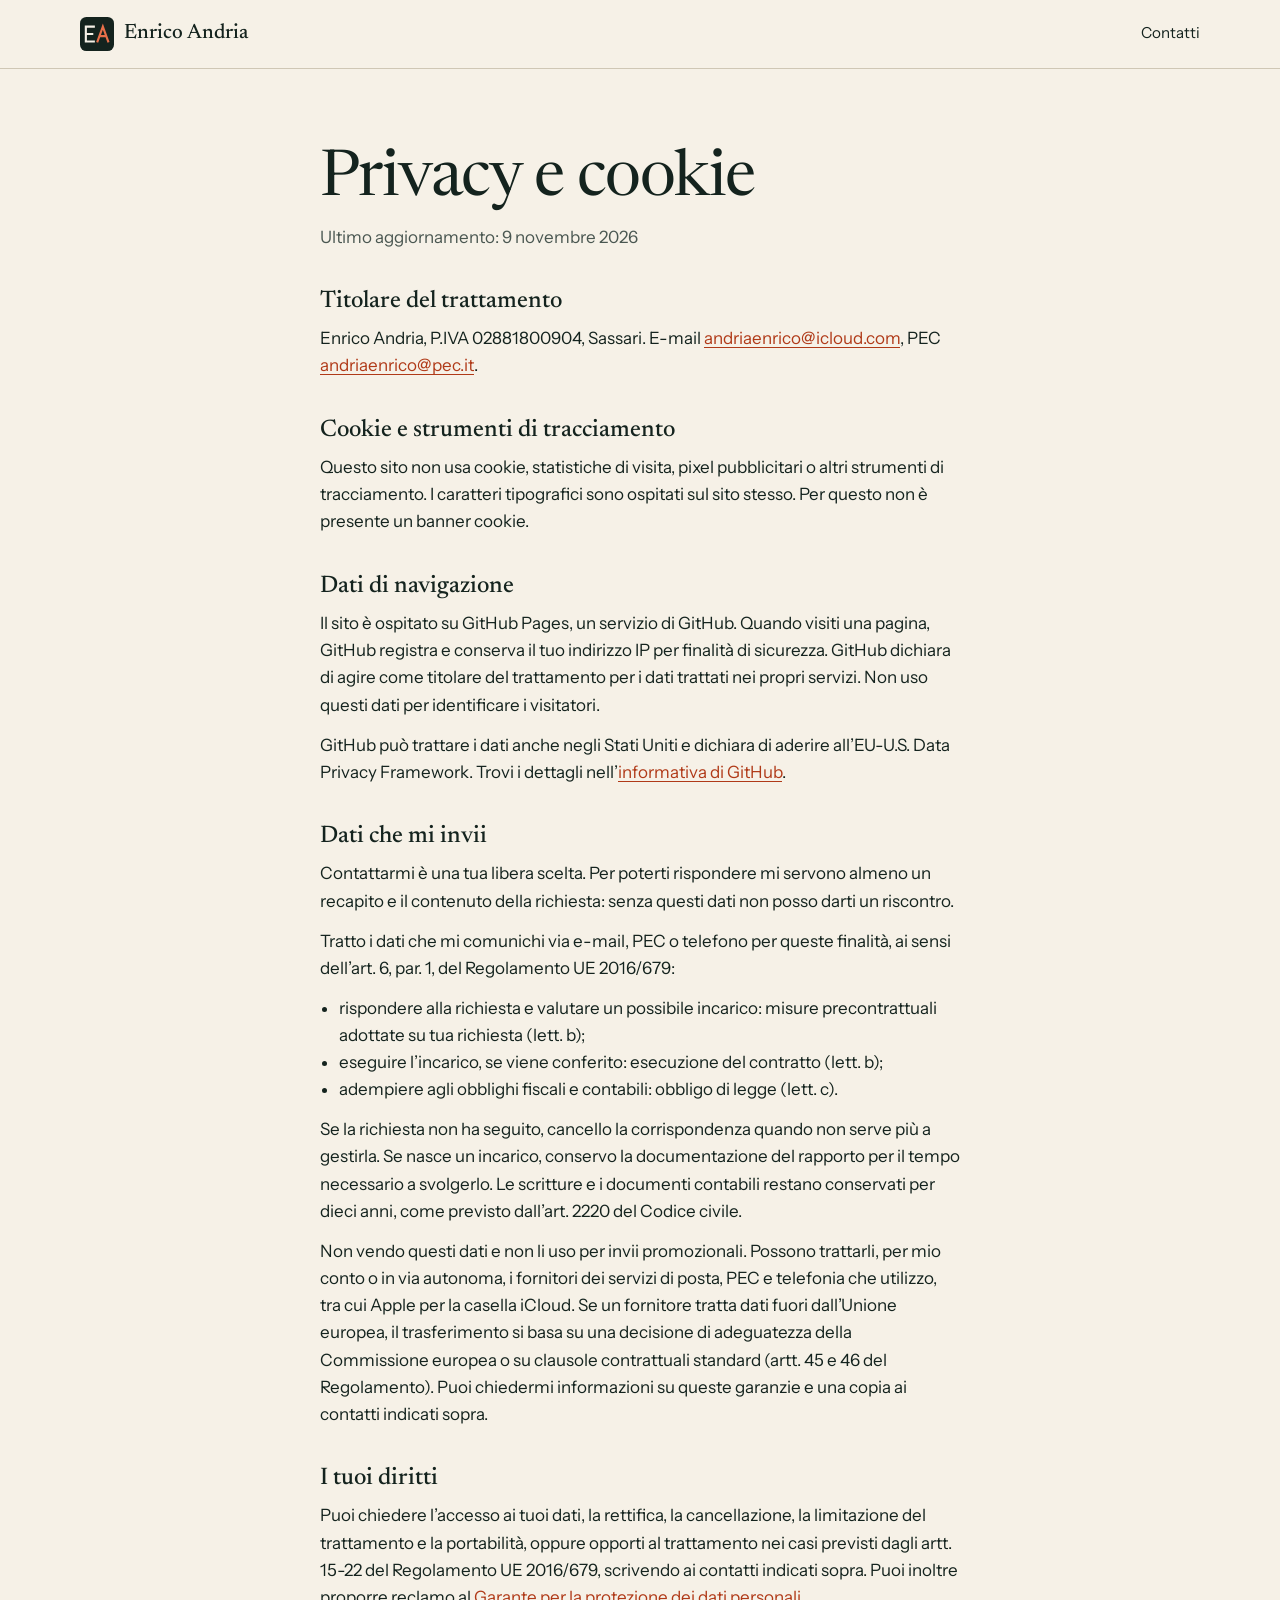
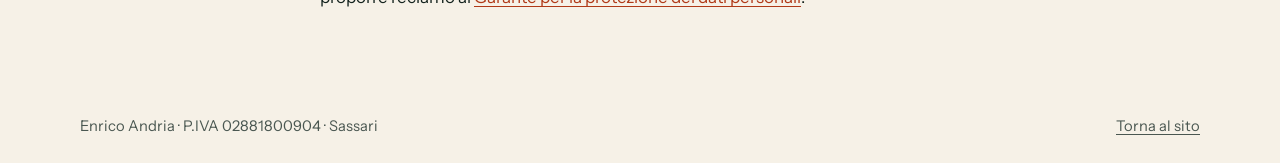
==== privacy.html @ 79441d45 "Prima versione del sito Co-Authored-By: Claude Opus 5.5 <noreply@anthropic.com>" ====
<!doctype html>
<html lang="it">
<head>
  <meta charset="utf-8">
  <meta name="viewport" content="width=device-width, initial-scale=1">
  <meta http-equiv="Content-Security-Policy" content="default-src 'none'; style-src 'self'; font-src 'self'; img-src 'self'; base-uri 'none'; form-action 'none'">
  <meta name="referrer" content="strict-origin-when-cross-origin">
  <title>Privacy e cookie | Enrico Andria</title>
  <meta name="description" content="Informativa privacy e cookie del sito enricoandria.com.">
  <link rel="canonical" href="https://enricoandria.com/privacy.html">
  <meta name="theme-color" content="#14231e">
  <link rel="icon" href="/favicon.svg" type="image/svg+xml">
  <link rel="stylesheet" href="/assets/css/style.css">
</head>
<body>
  <header class="top">
    <div class="wrap top__row">
      <a class="brand" href="/" aria-label="Enrico Andria, pagina iniziale">
        <img src="/favicon.svg" alt="" width="34" height="34">
        <span>Enrico Andria</span>
      </a>
      <nav class="nav" aria-label="Sezioni">
        <a href="/#contatti">Contatti</a>
      </nav>
    </div>
  </header>

  <main class="wrap legal">
    <h1>Privacy e cookie</h1>
    <p class="legal__date">Ultimo aggiornamento: 9 novembre 2026</p>

    <h2>Titolare del trattamento</h2>
    <p>Enrico Andria, P.IVA 02881800904, Sassari. E-mail <a href="mailto:andriaenrico@icloud.com">andriaenrico@icloud.com</a>, PEC <a href="mailto:andriaenrico@pec.it">andriaenrico@pec.it</a>.</p>

    <h2>Cookie e strumenti di tracciamento</h2>
    <p>Questo sito non usa cookie, statistiche di visita, pixel pubblicitari o altri strumenti di tracciamento. I caratteri tipografici sono ospitati sul sito stesso. Per questo non è presente un banner cookie.</p>

    <h2>Dati di navigazione</h2>
    <p>Il sito è ospitato su GitHub Pages, un servizio di GitHub. Quando visiti una pagina, GitHub registra e conserva il tuo indirizzo IP per finalità di sicurezza. GitHub dichiara di agire come titolare del trattamento per i dati trattati nei propri servizi. Non uso questi dati per identificare i visitatori.</p>
    <p>GitHub può trattare i dati anche negli Stati Uniti e dichiara di aderire all’EU-U.S. Data Privacy Framework. Trovi i dettagli nell’<a href="https://docs.github.com/en/site-policy/privacy-policies/github-general-privacy-statement" rel="noopener">informativa di GitHub</a>.</p>

    <h2>Dati che mi invii</h2>
    <p>Contattarmi è una tua libera scelta. Per poterti rispondere mi servono almeno un recapito e il contenuto della richiesta: senza questi dati non posso darti un riscontro.</p>
    <p>Tratto i dati che mi comunichi via e-mail, PEC o telefono per queste finalità, ai sensi dell’art. 6, par. 1, del Regolamento UE 2016/679:</p>
    <ul class="legal__list" role="list">
      <li>rispondere alla richiesta e valutare un possibile incarico: misure precontrattuali adottate su tua richiesta (lett. b);</li>
      <li>eseguire l’incarico, se viene conferito: esecuzione del contratto (lett. b);</li>
      <li>adempiere agli obblighi fiscali e contabili: obbligo di legge (lett. c).</li>
    </ul>
    <p>Se la richiesta non ha seguito, cancello la corrispondenza quando non serve più a gestirla. Se nasce un incarico, conservo la documentazione del rapporto per il tempo necessario a svolgerlo. Le scritture e i documenti contabili restano conservati per dieci anni, come previsto dall’art. 2220 del Codice civile.</p>
    <p>Non vendo questi dati e non li uso per invii promozionali. Possono trattarli, per mio conto o in via autonoma, i fornitori dei servizi di posta, PEC e telefonia che utilizzo, tra cui Apple per la casella iCloud. Se un fornitore tratta dati fuori dall’Unione europea, il trasferimento si basa su una decisione di adeguatezza della Commissione europea o su clausole contrattuali standard (artt. 45 e 46 del Regolamento). Puoi chiedermi informazioni su queste garanzie e una copia ai contatti indicati sopra.</p>

    <h2>I tuoi diritti</h2>
    <p>Puoi chiedere l’accesso ai tuoi dati, la rettifica, la cancellazione, la limitazione del trattamento e la portabilità, oppure opporti al trattamento nei casi previsti dagli artt. 15-22 del Regolamento UE 2016/679, scrivendo ai contatti indicati sopra. Puoi inoltre proporre reclamo al <a href="https://www.garanteprivacy.it/" rel="noopener">Garante per la protezione dei dati personali</a>.</p>
  </main>

  <footer class="foot">
    <div class="wrap foot__row">
      <p>Enrico Andria · P.IVA 02881800904 · Sassari</p>
      <p><a href="/">Torna al sito</a></p>
    </div>
  </footer>
</body>
</html>
---- assets/css/style.css ----
@font-face {
  font-family: "Newsreader";
  src: url("../fonts/newsreader-latin-opsz-normal.woff2") format("woff2");
  font-weight: 200 800;
  font-style: normal;
  font-display: swap;
}
@font-face {
  font-family: "Newsreader";
  src: url("../fonts/newsreader-latin-wght-italic.woff2") format("woff2");
  font-weight: 200 800;
  font-style: italic;
  font-display: swap;
}
@font-face {
  font-family: "Instrument Sans";
  src: url("../fonts/instrument-sans-latin-wght-normal.woff2") format("woff2");
  font-weight: 400 700;
  font-style: normal;
  font-display: swap;
}

:root {
  color-scheme: light;
  --paper: #f6f1e7;
  --paper-2: #ece5d6;
  --ink: #14231e;
  --ink-soft: #4a5751;
  --rule: #cfc7b5;
  --accent: #b03a18;
  --accent-light: #f0906f;
  --serif: "Newsreader", Georgia, "Times New Roman", serif;
  --sans: "Instrument Sans", system-ui, -apple-system, "Segoe UI", Roboto, sans-serif;
  --gutter: clamp(1rem, 4vw, 3rem);
  --step: 2.6rem;
}

*, *::before, *::after { box-sizing: border-box; }
html { scroll-behavior: smooth; scroll-padding-top: 5rem; -webkit-text-size-adjust: 100%; }
body {
  margin: 0;
  background: var(--paper);
  color: var(--ink);
  font-family: var(--sans);
  font-size: 1.0625rem;
  line-height: 1.6;
}
h1, h2, h3, p, ul, ol, dl, dd { margin: 0; padding: 0; }
ul, ol { list-style: none; }
img { display: block; }
a { color: inherit; }
a:focus-visible, .btn:focus-visible { outline: 2px solid var(--accent); outline-offset: 3px; }

.wrap { width: 100%; max-width: 76rem; margin-inline: auto; padding-inline: var(--gutter); }
.skip { position: absolute; left: -999px; top: 0; background: var(--ink); color: var(--paper); padding: .6rem 1rem; z-index: 20; }
.skip:focus { left: 0; }

/* Testata */
.top {
  position: sticky; top: 0; z-index: 10;
  background: var(--paper);
  border-bottom: 1px solid var(--rule);
}
.top__row { display: flex; align-items: center; justify-content: space-between; gap: 1rem; min-height: 4.25rem; }
.brand { display: inline-flex; align-items: center; gap: .65rem; text-decoration: none; font-family: var(--serif); font-size: 1.3rem; font-weight: 500; white-space: nowrap; }
.nav { display: flex; gap: clamp(1rem, 2.5vw, 2rem); font-size: .95rem; }
.nav a { text-decoration: none; padding-block: .4rem; border-bottom: 1px solid transparent; }
.nav a:hover { border-bottom-color: var(--accent); color: var(--accent); }

/* Apertura */
.hero { padding-block: clamp(3.5rem, 9vw, 7.5rem) clamp(4rem, 9vw, 7.5rem); }
.hero__grid { display: grid; grid-template-columns: minmax(0, 1.25fr) minmax(0, 1fr); gap: clamp(2.5rem, 6vw, 5.5rem); align-items: center; }
.eyebrow { font-size: .95rem; color: var(--ink-soft); margin-bottom: 1.5rem; }
h1 {
  font-family: var(--serif);
  font-weight: 400;
  font-size: clamp(3.1rem, 8.2vw, 6.6rem);
  line-height: .98;
  letter-spacing: -.025em;
}
h1 em { color: var(--accent); font-style: italic; }
.lead { font-size: clamp(1.15rem, 1.8vw, 1.35rem); line-height: 1.45; max-width: 34rem; margin-top: 1.75rem; }
.actions { display: flex; flex-wrap: wrap; align-items: center; gap: 1.5rem; margin-top: 2.25rem; }
.btn {
  display: inline-block;
  background: var(--ink); color: var(--paper);
  padding: .8rem 1.5rem; border-radius: 2px;
  text-decoration: none; font-weight: 500;
  transition: background-color .15s ease;
}
.btn:hover { background: var(--accent); }
.link { text-underline-offset: .25em; text-decoration-thickness: 1px; }
.link:hover { color: var(--accent); }

/* La cascata: la linea scende a gradini da Visione a Monitoraggio */
.cascade li {
  position: relative;
  padding: 0 0 1.5rem 1.15rem;
  border-left: 1px solid var(--ink);
  animation: step-in .55s ease both;
}
.cascade li:nth-child(2) { margin-left: var(--step); animation-delay: .1s; }
.cascade li:nth-child(3) { margin-left: calc(var(--step) * 2); animation-delay: .2s; }
.cascade li:nth-child(4) { margin-left: calc(var(--step) * 3); animation-delay: .3s; }
.cascade li:nth-child(5) { margin-left: calc(var(--step) * 4); animation-delay: .4s; padding-bottom: 0; border-left-color: var(--accent); }
.cascade li::before {
  content: "";
  position: absolute; top: .55rem; left: -5px;
  width: 9px; height: 9px; border-radius: 50%;
  background: var(--paper); border: 1px solid var(--ink);
}
.cascade li:not(:last-child)::after {
  content: "";
  position: absolute; left: -1px; bottom: 0;
  width: calc(var(--step) + 1px); height: 1px;
  background: var(--ink);
}
.cascade li:last-child::before { background: var(--accent); border-color: var(--accent); }
.cascade strong { display: block; font-family: var(--serif); font-weight: 400; font-size: clamp(1.5rem, 2.3vw, 1.9rem); line-height: 1.2; }
.cascade li:last-child strong { color: var(--accent); }
.cascade span { display: block; font-size: .9rem; color: var(--ink-soft); line-height: 1.35; }
@keyframes step-in { from { opacity: 0; transform: translateY(8px); } to { opacity: 1; transform: none; } }

/* Sezioni */
.section { padding-block: clamp(4rem, 8vw, 6.5rem); border-top: 1px solid var(--rule); }
.section__title { font-family: var(--serif); font-weight: 400; font-size: clamp(2.2rem, 4.5vw, 3.4rem); line-height: 1.05; letter-spacing: -.015em; margin-bottom: clamp(2rem, 4vw, 3.5rem); }

.service {
  display: grid;
  grid-template-columns: 3.5rem minmax(0, 1fr) minmax(0, 1.2fr);
  gap: 1rem clamp(1.5rem, 4vw, 3.5rem);
  padding-block: clamp(2rem, 3.5vw, 2.75rem);
  border-top: 1px solid var(--rule);
}
.service__num { font-family: var(--serif); font-style: italic; font-size: 2.1rem; line-height: 1; color: var(--accent); }
.service h3 { font-family: var(--serif); font-weight: 500; font-size: clamp(1.45rem, 2.3vw, 1.8rem); line-height: 1.15; margin-bottom: .8rem; }
.service__head p { color: var(--ink-soft); }
.service__list li { padding-block: .55rem; border-bottom: 1px solid var(--paper-2); }
.service__list li:first-child { padding-top: 0; }
.service__list li:last-child { border-bottom: 0; padding-bottom: 0; }

.section--dark { background: var(--ink); color: var(--paper); border-top: 0; }
.steps { display: grid; grid-template-columns: repeat(4, minmax(0, 1fr)); gap: clamp(1.5rem, 3vw, 2.5rem); counter-reset: passo; }
.steps li { counter-increment: passo; border-top: 1px solid #52625b; padding-top: 1rem; }
.steps li::before { content: counter(passo); display: block; font-family: var(--serif); font-style: italic; font-size: 1.5rem; color: var(--accent-light); margin-bottom: .9rem; }
.steps h3 { font-family: var(--serif); font-weight: 400; font-size: 1.5rem; line-height: 1.15; margin-bottom: .6rem; }
.steps p { color: #cdd3cd; font-size: 1rem; }

.profile { display: grid; grid-template-columns: minmax(0, 1.3fr) minmax(0, 1fr); gap: 0 clamp(2.5rem, 6vw, 5.5rem); }
.profile .section__title { grid-column: 1 / -1; }
.profile__text p + p { margin-top: 1.1rem; }
.profile__lead { font-family: var(--serif); font-size: clamp(1.4rem, 2.4vw, 1.8rem); line-height: 1.25; }
.profile__edu h3 { font-size: .95rem; font-weight: 600; margin-bottom: .75rem; }
.profile__edu li { padding-block: .85rem; border-top: 1px solid var(--rule); }
.profile__edu strong { display: block; font-weight: 500; line-height: 1.35; }
.profile__edu span { display: block; font-size: .93rem; color: var(--ink-soft); margin-top: .2rem; line-height: 1.4; }

.contact { background: var(--paper-2); color: var(--ink); padding-block: clamp(3.5rem, 7vw, 5.5rem); }
.contact h2 { font-family: var(--serif); font-weight: 400; font-size: clamp(1.75rem, 3.6vw, 2.8rem); line-height: 1.12; max-width: 40rem; }
.contact__mail {
  display: inline-block;
  font-family: var(--serif);
  font-size: clamp(1.45rem, 4.4vw, 3rem);
  line-height: 1.15; letter-spacing: -.01em;
  margin-top: clamp(1.5rem, 3vw, 2.25rem);
  text-decoration-color: var(--accent);
  text-decoration-thickness: 1px; text-underline-offset: .15em;
  overflow-wrap: anywhere;
}
.contact__list { display: flex; flex-wrap: wrap; gap: 1.25rem clamp(2rem, 6vw, 4.5rem); margin-top: clamp(2rem, 4vw, 3rem); }
.contact__list dt { font-size: .9rem; color: var(--ink-soft); }
.contact__list dd { font-size: 1.15rem; }
.contact__list a { text-underline-offset: .2em; text-decoration-thickness: 1px; overflow-wrap: anywhere; }
.contact a:hover { color: var(--accent); }

.foot { padding-block: 1.5rem; font-size: .92rem; color: var(--ink-soft); }
.foot__row { display: flex; flex-wrap: wrap; justify-content: space-between; gap: .5rem 2rem; }
.foot a { text-underline-offset: .2em; }

/* Pagine di servizio */
.legal { max-width: 46rem; padding-block: clamp(3rem, 7vw, 5rem); }
.legal h1 { font-size: clamp(2.5rem, 6vw, 4rem); }
.legal__date { color: var(--ink-soft); margin-top: .75rem; }
.legal h2 { font-family: var(--serif); font-weight: 500; font-size: 1.5rem; line-height: 1.2; margin: 2.25rem 0 .6rem; }
.legal p + p { margin-top: .8rem; }
.legal a:not(.btn) { color: var(--accent); text-underline-offset: .2em; overflow-wrap: anywhere; }
.legal__list { margin-top: .8rem; padding-left: 1.2rem; list-style: disc; }
.legal__list + p { margin-top: .8rem; }
.legal--center { min-height: 100vh; display: flex; flex-direction: column; justify-content: center; align-items: flex-start; gap: 1rem; }
.legal--center p + p { margin-top: .5rem; }

@media (max-width: 62rem) {
  .hero__grid { grid-template-columns: minmax(0, 1fr); }
  .service { grid-template-columns: 2.75rem minmax(0, 1fr); }
  .service__list { grid-column: 2; }
  .steps { grid-template-columns: repeat(2, minmax(0, 1fr)); }
  .profile { grid-template-columns: minmax(0, 1fr); gap: 2.25rem; }
  .profile .section__title { margin-bottom: 0; }
}
@media (max-width: 40rem) {
  :root { --step: 1.15rem; }
  .top__row { flex-direction: column; align-items: flex-start; gap: 0; padding-block: .6rem; }
  .top { position: static; }
  html { scroll-padding-top: 1rem; }
  .nav { width: 100%; justify-content: space-between; flex-wrap: wrap; }
  .service { grid-template-columns: minmax(0, 1fr); }
  .service__list { grid-column: 1; }
  .steps { grid-template-columns: minmax(0, 1fr); }
}
@media (prefers-reduced-motion: reduce) {
  html { scroll-behavior: auto; }
  .cascade li { animation: none; }
  .btn { transition: none; }
}
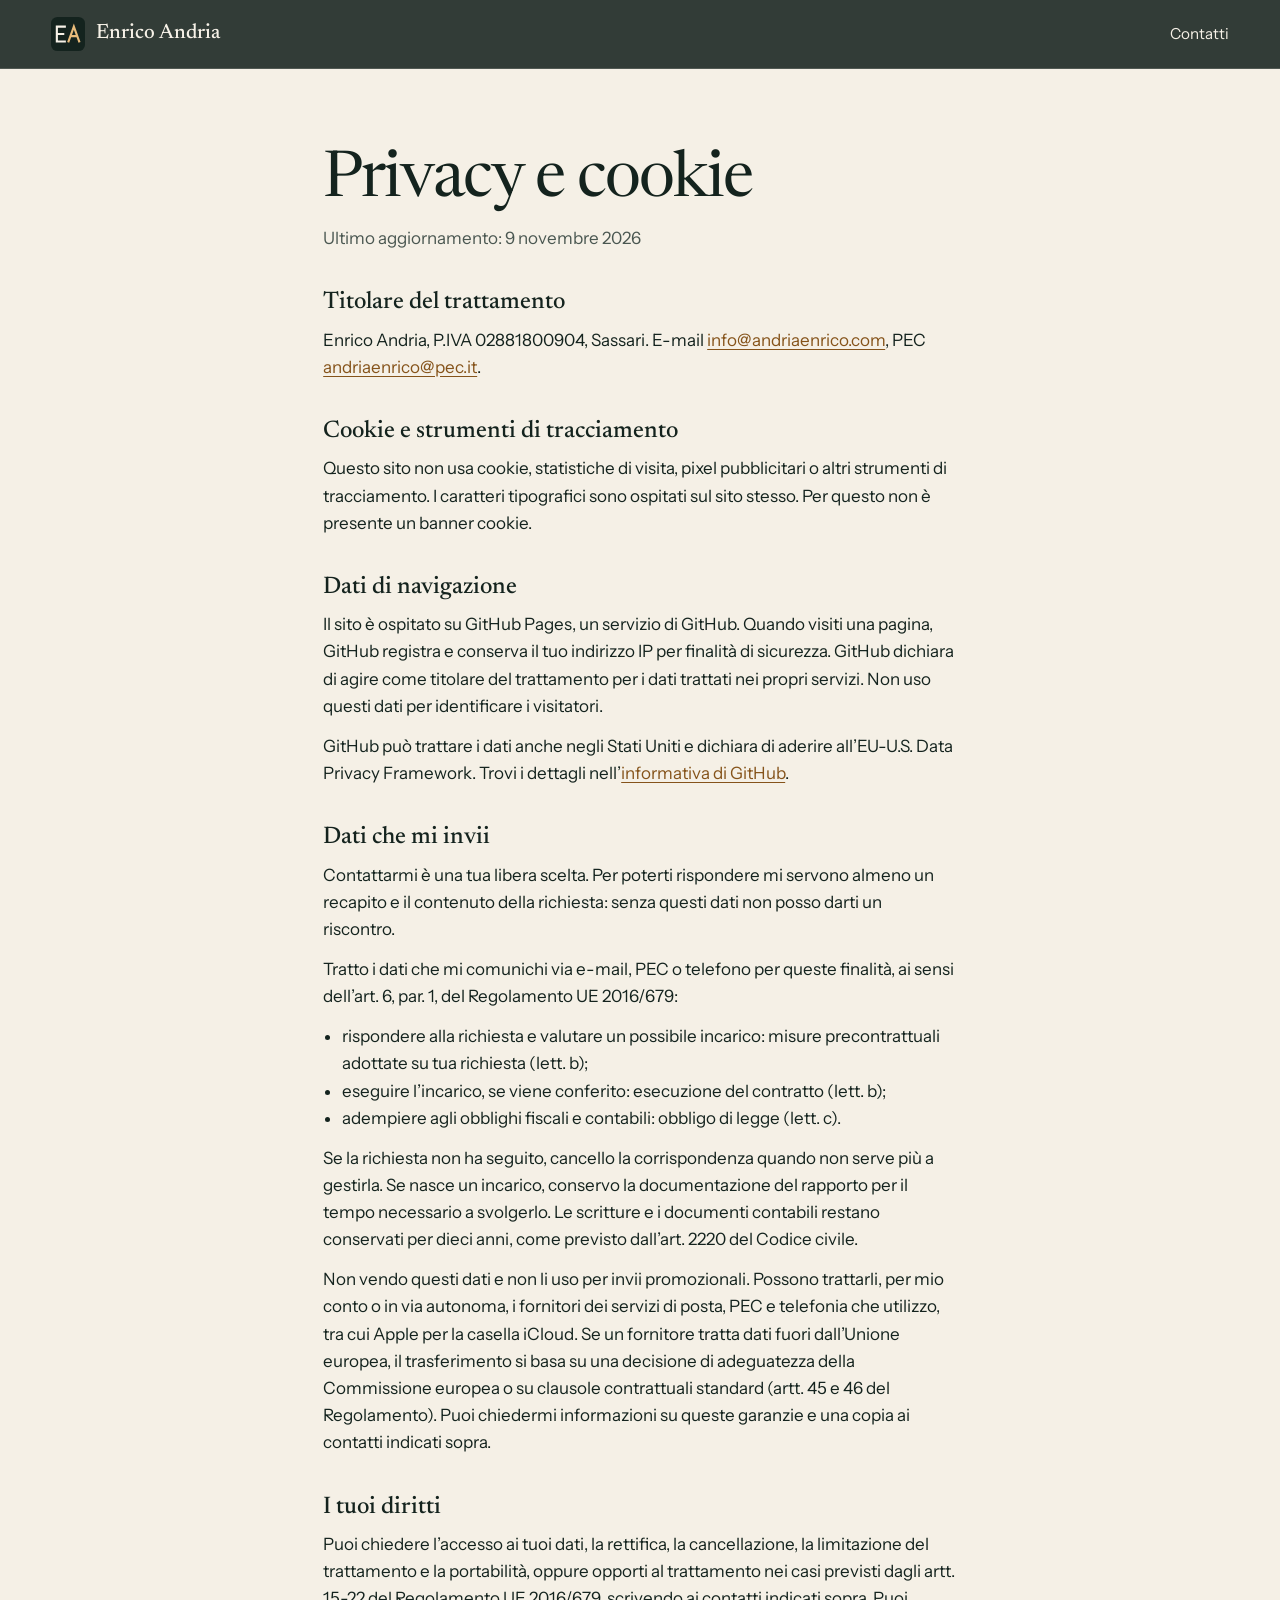
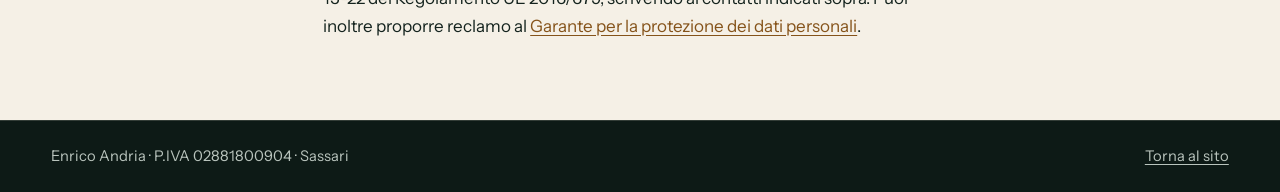
==== commit 761648fa: "Usa info@andriaenrico.com come e-mail di contatto Co-Authored-By: Claude Opus 5.5 <noreply@anthropic" ====
--- a/privacy.html
+++ b/privacy.html
@@ -6,8 +6,8 @@
   <meta http-equiv="Content-Security-Policy" content="default-src 'none'; style-src 'self'; font-src 'self'; img-src 'self'; base-uri 'none'; form-action 'none'">
   <meta name="referrer" content="strict-origin-when-cross-origin">
   <title>Privacy e cookie | Enrico Andria</title>
-  <meta name="description" content="Informativa privacy e cookie del sito enricoandria.com.">
-  <link rel="canonical" href="https://enricoandria.com/privacy.html">
+  <meta name="description" content="Informativa privacy e cookie del sito andriaenrico.com.">
+  <link rel="canonical" href="https://andriaenrico.com/privacy.html">
   <meta name="theme-color" content="#14231e">
   <link rel="icon" href="/favicon.svg" type="image/svg+xml">
   <link rel="stylesheet" href="/assets/css/style.css">
@@ -30,7 +30,7 @@
     <p class="legal__date">Ultimo aggiornamento: 9 novembre 2026</p>
 
     <h2>Titolare del trattamento</h2>
-    <p>Enrico Andria, P.IVA 02881800904, Sassari. E-mail <a href="mailto:andriaenrico@icloud.com">andriaenrico@icloud.com</a>, PEC <a href="mailto:andriaenrico@pec.it">andriaenrico@pec.it</a>.</p>
+    <p>Enrico Andria, P.IVA 02881800904, Sassari. E-mail <a href="mailto:info@andriaenrico.com">info@andriaenrico.com</a>, PEC <a href="mailto:andriaenrico@pec.it">andriaenrico@pec.it</a>.</p>
 
     <h2>Cookie e strumenti di tracciamento</h2>
     <p>Questo sito non usa cookie, statistiche di visita, pixel pubblicitari o altri strumenti di tracciamento. I caratteri tipografici sono ospitati sul sito stesso. Per questo non è presente un banner cookie.</p>
--- a/assets/css/style.css
+++ b/assets/css/style.css
@@ -22,17 +22,23 @@
 
 :root {
   color-scheme: light;
-  --paper: #f6f1e7;
-  --paper-2: #ece5d6;
+  --night: #0d1a16;
+  --night-2: #16302a;
+  --cream: #f6f1e7;
+  --mist: #b9c4bd;
+  --paper: #f5f0e6;
+  --paper-2: #ebe4d5;
   --ink: #14231e;
   --ink-soft: #4a5751;
   --rule: #cfc7b5;
-  --accent: #b03a18;
-  --accent-light: #f0906f;
+  --rule-dark: rgba(246, 241, 231, .16);
+  --amber: #e8bb7a;
+  --bronze: #85531a;
   --serif: "Newsreader", Georgia, "Times New Roman", serif;
   --sans: "Instrument Sans", system-ui, -apple-system, "Segoe UI", Roboto, sans-serif;
-  --gutter: clamp(1rem, 4vw, 3rem);
-  --step: 2.6rem;
+  --gutter: clamp(1rem, 4vw, 3.5rem);
+  --step: 3.1rem;
+  --ease: cubic-bezier(.16, 1, .3, 1);
 }
 
 *, *::before, *::after { box-sizing: border-box; }
@@ -49,166 +55,252 @@
 ul, ol { list-style: none; }
 img { display: block; }
 a { color: inherit; }
-a:focus-visible, .btn:focus-visible { outline: 2px solid var(--accent); outline-offset: 3px; }
-
-.wrap { width: 100%; max-width: 76rem; margin-inline: auto; padding-inline: var(--gutter); }
-.skip { position: absolute; left: -999px; top: 0; background: var(--ink); color: var(--paper); padding: .6rem 1rem; z-index: 20; }
+a:focus-visible, .btn:focus-visible { outline: 2px solid var(--amber); outline-offset: 3px; }
+
+.wrap { width: 100%; max-width: 84rem; margin-inline: auto; padding-inline: var(--gutter); }
+.skip { position: absolute; left: -999px; top: 0; background: var(--ink); color: var(--paper); padding: .6rem 1rem; z-index: 30; }
 .skip:focus { left: 0; }
 
 /* Testata */
 .top {
-  position: sticky; top: 0; z-index: 10;
-  background: var(--paper);
-  border-bottom: 1px solid var(--rule);
+  position: sticky; top: 0; z-index: 20;
+  background: rgba(13, 26, 22, .84);
+  -webkit-backdrop-filter: blur(14px);
+  backdrop-filter: blur(14px);
+  border-bottom: 1px solid var(--rule-dark);
+  color: var(--cream);
 }
 .top__row { display: flex; align-items: center; justify-content: space-between; gap: 1rem; min-height: 4.25rem; }
 .brand { display: inline-flex; align-items: center; gap: .65rem; text-decoration: none; font-family: var(--serif); font-size: 1.3rem; font-weight: 500; white-space: nowrap; }
-.nav { display: flex; gap: clamp(1rem, 2.5vw, 2rem); font-size: .95rem; }
-.nav a { text-decoration: none; padding-block: .4rem; border-bottom: 1px solid transparent; }
-.nav a:hover { border-bottom-color: var(--accent); color: var(--accent); }
+.nav { display: flex; gap: clamp(1rem, 2.5vw, 2.25rem); font-size: .95rem; }
+.nav a { position: relative; text-decoration: none; padding-block: .4rem; }
+.nav a::after {
+  content: ""; position: absolute; left: 0; right: 0; bottom: .15rem; height: 1px;
+  background: var(--amber); transform: scaleX(0); transform-origin: left;
+  transition: transform .35s var(--ease);
+}
+.nav a:hover::after { transform: scaleX(1); }
 
 /* Apertura */
-.hero { padding-block: clamp(3.5rem, 9vw, 7.5rem) clamp(4rem, 9vw, 7.5rem); }
-.hero__grid { display: grid; grid-template-columns: minmax(0, 1.25fr) minmax(0, 1fr); gap: clamp(2.5rem, 6vw, 5.5rem); align-items: center; }
-.eyebrow { font-size: .95rem; color: var(--ink-soft); margin-bottom: 1.5rem; }
+.hero {
+  position: relative;
+  overflow: hidden;
+  display: flex; align-items: center;
+  min-height: calc(100vh - 4.25rem);
+  min-height: calc(100svh - 4.25rem);
+  padding-block: clamp(3rem, 7vh, 6rem);
+  background:
+    radial-gradient(58% 72% at 80% 34%, #21463a 0%, rgba(33, 70, 58, 0) 72%),
+    radial-gradient(44% 56% at 8% 96%, #1a352c 0%, rgba(26, 53, 44, 0) 70%),
+    var(--night);
+  color: var(--cream);
+}
+.hero__fx { position: absolute; inset: 0; width: 100%; height: 100%; pointer-events: none; }
+.hero__grid { position: relative; display: grid; grid-template-columns: minmax(0, 1.5fr) minmax(0, 1fr); gap: clamp(2.5rem, 5vw, 5rem); align-items: center; }
+.eyebrow { font-size: .98rem; color: var(--mist); margin-bottom: 1.6rem; animation: fade-up .9s var(--ease) both .1s; }
 h1 {
   font-family: var(--serif);
   font-weight: 400;
-  font-size: clamp(3.1rem, 8.2vw, 6.6rem);
-  line-height: .98;
-  letter-spacing: -.025em;
-}
-h1 em { color: var(--accent); font-style: italic; }
-.lead { font-size: clamp(1.15rem, 1.8vw, 1.35rem); line-height: 1.45; max-width: 34rem; margin-top: 1.75rem; }
-.actions { display: flex; flex-wrap: wrap; align-items: center; gap: 1.5rem; margin-top: 2.25rem; }
+  font-size: clamp(4rem, 7.1vw, 7.2rem);
+  line-height: .96;
+  letter-spacing: -.03em;
+}
+.h-line { display: block; overflow: hidden; padding: 0 .08em .15em 0; margin-bottom: -.15em; }
+.h-line > span { display: block; animation: rise 1.2s var(--ease) both .15s; }
+.h-line + .h-line > span { animation-delay: .3s; }
+h1 em {
+  font-style: italic;
+  padding-right: .06em;
+  background: linear-gradient(100deg, #f6dfb6 0%, #e2ab62 45%, #f6dfb6 100%);
+  background-size: 220% 100%;
+  -webkit-background-clip: text;
+  background-clip: text;
+  color: transparent;
+  animation: shimmer 7s ease-in-out infinite alternate;
+}
+.lead { font-size: clamp(1.15rem, 1.7vw, 1.4rem); line-height: 1.45; max-width: 36rem; margin-top: 1.9rem; color: #e4e6df; animation: fade-up 1s var(--ease) both .55s; }
+.actions { display: flex; flex-wrap: wrap; align-items: center; gap: 1.6rem; margin-top: 2.4rem; animation: fade-up 1s var(--ease) both .7s; }
 .btn {
   display: inline-block;
-  background: var(--ink); color: var(--paper);
-  padding: .8rem 1.5rem; border-radius: 2px;
-  text-decoration: none; font-weight: 500;
-  transition: background-color .15s ease;
-}
-.btn:hover { background: var(--accent); }
-.link { text-underline-offset: .25em; text-decoration-thickness: 1px; }
-.link:hover { color: var(--accent); }
-
-/* La cascata: la linea scende a gradini da Visione a Monitoraggio */
+  background: var(--amber); color: var(--night);
+  padding: .9rem 1.8rem; border-radius: 99px;
+  text-decoration: none; font-weight: 600;
+  transition: background-color .25s ease, transform .35s var(--ease);
+}
+.btn:hover { background: var(--cream); transform: translateY(-2px); }
+.link { text-underline-offset: .28em; text-decoration-thickness: 1px; text-decoration-color: var(--amber); }
+.link:hover { color: var(--amber); }
+
+/* La cascata: i punti luminosi disegnano i gradini; senza animazione restano le linee */
 .cascade li {
   position: relative;
-  padding: 0 0 1.5rem 1.15rem;
-  border-left: 1px solid var(--ink);
-  animation: step-in .55s ease both;
-}
-.cascade li:nth-child(2) { margin-left: var(--step); animation-delay: .1s; }
-.cascade li:nth-child(3) { margin-left: calc(var(--step) * 2); animation-delay: .2s; }
-.cascade li:nth-child(4) { margin-left: calc(var(--step) * 3); animation-delay: .3s; }
-.cascade li:nth-child(5) { margin-left: calc(var(--step) * 4); animation-delay: .4s; padding-bottom: 0; border-left-color: var(--accent); }
+  padding: 0 0 1.75rem 1.3rem;
+  border-left: 1px solid var(--mist);
+  animation: fade-up .9s var(--ease) both;
+  animation-delay: .9s;
+}
+.cascade li:nth-child(2) { margin-left: var(--step); animation-delay: 1.2s; }
+.cascade li:nth-child(3) { margin-left: calc(var(--step) * 2); animation-delay: 1.5s; }
+.cascade li:nth-child(4) { margin-left: calc(var(--step) * 3); animation-delay: 1.8s; }
+.cascade li:nth-child(5) { margin-left: calc(var(--step) * 4); animation-delay: 2.1s; padding-bottom: 0; border-left-color: var(--amber); }
 .cascade li::before {
   content: "";
-  position: absolute; top: .55rem; left: -5px;
+  position: absolute; top: .62rem; left: -5px;
   width: 9px; height: 9px; border-radius: 50%;
-  background: var(--paper); border: 1px solid var(--ink);
+  background: var(--night); border: 1px solid var(--cream);
 }
 .cascade li:not(:last-child)::after {
   content: "";
   position: absolute; left: -1px; bottom: 0;
   width: calc(var(--step) + 1px); height: 1px;
-  background: var(--ink);
-}
-.cascade li:last-child::before { background: var(--accent); border-color: var(--accent); }
-.cascade strong { display: block; font-family: var(--serif); font-weight: 400; font-size: clamp(1.5rem, 2.3vw, 1.9rem); line-height: 1.2; }
-.cascade li:last-child strong { color: var(--accent); }
-.cascade span { display: block; font-size: .9rem; color: var(--ink-soft); line-height: 1.35; }
-@keyframes step-in { from { opacity: 0; transform: translateY(8px); } to { opacity: 1; transform: none; } }
+  background: var(--mist);
+}
+.cascade li:last-child::before { background: var(--amber); border-color: var(--amber); box-shadow: 0 0 18px 3px rgba(232, 187, 122, .6); }
+.fx .cascade li { border-left-color: transparent; }
+.fx .cascade li:not(:last-child)::after { background: transparent; }
+.cascade strong { display: block; font-family: var(--serif); font-weight: 400; font-size: clamp(1.6rem, 2.5vw, 2.15rem); line-height: 1.2; }
+.cascade li:last-child strong { color: var(--amber); }
+.cascade span { display: block; font-size: .92rem; color: var(--mist); line-height: 1.35; }
+
+@keyframes rise { from { transform: translateY(112%); } to { transform: none; } }
+@keyframes fade-up { from { opacity: 0; transform: translateY(16px); } to { opacity: 1; transform: none; } }
+@keyframes shimmer { from { background-position: 0% 50%; } to { background-position: 100% 50%; } }
+@keyframes slide { to { transform: translateX(-50%); } }
+
+/* Nastro delle competenze */
+.marquee { overflow: hidden; background: var(--night); color: var(--amber); border-block: 1px solid var(--rule-dark); padding-block: 1.05rem; }
+.marquee__track { display: flex; width: max-content; animation: slide 46s linear infinite; }
+.marquee:hover .marquee__track { animation-play-state: paused; }
+.marquee__track span { font-family: var(--serif); font-style: italic; font-size: clamp(1.3rem, 2.2vw, 1.8rem); line-height: 1.2; white-space: nowrap; padding-inline: 1.5rem; }
+.marquee__track span::after { content: "·"; font-style: normal; margin-left: 3rem; color: var(--mist); }
+
+/* Comparsa allo scorrimento: senza script il contenuto resta visibile */
+.js .reveal { opacity: 0; transform: translateY(30px); transition: opacity .9s var(--ease), transform 1.1s var(--ease); }
+.js .reveal.in { opacity: 1; transform: none; }
 
 /* Sezioni */
-.section { padding-block: clamp(4rem, 8vw, 6.5rem); border-top: 1px solid var(--rule); }
-.section__title { font-family: var(--serif); font-weight: 400; font-size: clamp(2.2rem, 4.5vw, 3.4rem); line-height: 1.05; letter-spacing: -.015em; margin-bottom: clamp(2rem, 4vw, 3.5rem); }
-
+.section { padding-block: clamp(5rem, 10vw, 9rem); }
+.section__title { font-family: var(--serif); font-weight: 400; font-size: clamp(3rem, 7vw, 6.2rem); line-height: 1; letter-spacing: -.025em; }
+
+.services { display: grid; grid-template-columns: minmax(0, 1fr) minmax(0, 3fr); gap: clamp(2rem, 5vw, 5rem); align-items: start; }
+.services .section__title { position: sticky; top: 7rem; }
 .service {
   display: grid;
-  grid-template-columns: 3.5rem minmax(0, 1fr) minmax(0, 1.2fr);
-  gap: 1rem clamp(1.5rem, 4vw, 3.5rem);
-  padding-block: clamp(2rem, 3.5vw, 2.75rem);
+  grid-template-columns: clamp(5rem, 9vw, 8.5rem) minmax(0, 1fr);
+  gap: 0 clamp(1rem, 3vw, 2.5rem);
+  padding-block: clamp(2.25rem, 4vw, 3.5rem);
   border-top: 1px solid var(--rule);
 }
-.service__num { font-family: var(--serif); font-style: italic; font-size: 2.1rem; line-height: 1; color: var(--accent); }
-.service h3 { font-family: var(--serif); font-weight: 500; font-size: clamp(1.45rem, 2.3vw, 1.8rem); line-height: 1.15; margin-bottom: .8rem; }
-.service__head p { color: var(--ink-soft); }
-.service__list li { padding-block: .55rem; border-bottom: 1px solid var(--paper-2); }
-.service__list li:first-child { padding-top: 0; }
-.service__list li:last-child { border-bottom: 0; padding-bottom: 0; }
-
-.section--dark { background: var(--ink); color: var(--paper); border-top: 0; }
-.steps { display: grid; grid-template-columns: repeat(4, minmax(0, 1fr)); gap: clamp(1.5rem, 3vw, 2.5rem); counter-reset: passo; }
-.steps li { counter-increment: passo; border-top: 1px solid #52625b; padding-top: 1rem; }
-.steps li::before { content: counter(passo); display: block; font-family: var(--serif); font-style: italic; font-size: 1.5rem; color: var(--accent-light); margin-bottom: .9rem; }
-.steps h3 { font-family: var(--serif); font-weight: 400; font-size: 1.5rem; line-height: 1.15; margin-bottom: .6rem; }
-.steps p { color: #cdd3cd; font-size: 1rem; }
-
-.profile { display: grid; grid-template-columns: minmax(0, 1.3fr) minmax(0, 1fr); gap: 0 clamp(2.5rem, 6vw, 5.5rem); }
+.service:first-child { border-top: 0; padding-top: 0; }
+.service__num {
+  grid-row: span 2;
+  font-family: var(--serif); font-style: italic; font-weight: 300;
+  font-size: clamp(5rem, 10vw, 9rem); line-height: .85;
+  color: transparent;
+  -webkit-text-stroke: 1px var(--bronze);
+  transition: color .6s ease;
+}
+.service:hover .service__num { color: var(--bronze); }
+.service h3 { font-family: var(--serif); font-weight: 400; font-size: clamp(1.7rem, 3vw, 2.5rem); line-height: 1.1; letter-spacing: -.01em; margin-bottom: .8rem; }
+.service__head p { color: var(--ink-soft); font-size: 1.1rem; max-width: 42rem; }
+.service__list { margin-top: 1.5rem; }
+.service__list li { position: relative; padding: .6rem 0 .6rem 1.4rem; border-top: 1px solid var(--paper-2); }
+.service__list li::before { content: ""; position: absolute; left: 0; top: 1.25rem; width: .55rem; height: 1px; background: var(--bronze); }
+
+.section--dark {
+  background: radial-gradient(70% 90% at 15% 0%, var(--night-2) 0%, rgba(22, 48, 42, 0) 70%), var(--night);
+  color: var(--cream);
+}
+.section--dark .section__title { margin-bottom: clamp(2.5rem, 5vw, 4.5rem); }
+.steps { display: grid; grid-template-columns: repeat(4, minmax(0, 1fr)); gap: clamp(1.5rem, 3vw, 3rem); counter-reset: passo; }
+.steps li { position: relative; counter-increment: passo; border-top: 1px solid var(--rule-dark); padding-top: 1.4rem; }
+.steps li::after {
+  content: ""; position: absolute; top: -1px; left: 0; right: 0; height: 1px;
+  background: var(--amber); transform-origin: left;
+  transition: transform 1.4s var(--ease) .25s;
+}
+.js .steps li:not(.in)::after { transform: scaleX(0); }
+.steps li:nth-child(2), .steps li:nth-child(2)::after { transition-delay: .15s; }
+.steps li:nth-child(3), .steps li:nth-child(3)::after { transition-delay: .3s; }
+.steps li:nth-child(4), .steps li:nth-child(4)::after { transition-delay: .45s; }
+.steps li::before { content: counter(passo); display: block; font-family: var(--serif); font-style: italic; font-weight: 300; font-size: clamp(3rem, 5vw, 4.5rem); line-height: 1; color: var(--amber); margin-bottom: 1.2rem; }
+.steps h3 { font-family: var(--serif); font-weight: 400; font-size: clamp(1.5rem, 2.2vw, 1.85rem); line-height: 1.15; margin-bottom: .7rem; }
+.steps p { color: #cdd3cd; font-size: 1.02rem; }
+
+.profile { display: grid; grid-template-columns: minmax(0, 1.35fr) minmax(0, 1fr); gap: clamp(2.5rem, 5vw, 4.5rem) clamp(2.5rem, 6vw, 6rem); }
 .profile .section__title { grid-column: 1 / -1; }
 .profile__text p + p { margin-top: 1.1rem; }
-.profile__lead { font-family: var(--serif); font-size: clamp(1.4rem, 2.4vw, 1.8rem); line-height: 1.25; }
+.profile__text .profile__lead { font-family: var(--serif); font-size: clamp(1.7rem, 3vw, 2.6rem); line-height: 1.16; letter-spacing: -.01em; margin-bottom: 1.8rem; }
 .profile__edu h3 { font-size: .95rem; font-weight: 600; margin-bottom: .75rem; }
-.profile__edu li { padding-block: .85rem; border-top: 1px solid var(--rule); }
+.profile__edu li { padding-block: 1rem; border-top: 1px solid var(--rule); }
 .profile__edu strong { display: block; font-weight: 500; line-height: 1.35; }
 .profile__edu span { display: block; font-size: .93rem; color: var(--ink-soft); margin-top: .2rem; line-height: 1.4; }
 
-.contact { background: var(--paper-2); color: var(--ink); padding-block: clamp(3.5rem, 7vw, 5.5rem); }
-.contact h2 { font-family: var(--serif); font-weight: 400; font-size: clamp(1.75rem, 3.6vw, 2.8rem); line-height: 1.12; max-width: 40rem; }
+.contact {
+  background:
+    radial-gradient(60% 90% at 88% 100%, #21463a 0%, rgba(33, 70, 58, 0) 72%),
+    var(--night);
+  color: var(--cream);
+  padding-block: clamp(5.5rem, 12vw, 10rem);
+}
+.contact h2 { font-family: var(--serif); font-weight: 400; font-size: clamp(2.1rem, 4.6vw, 4rem); line-height: 1.08; letter-spacing: -.015em; max-width: 54rem; }
 .contact__mail {
   display: inline-block;
-  font-family: var(--serif);
-  font-size: clamp(1.45rem, 4.4vw, 3rem);
-  line-height: 1.15; letter-spacing: -.01em;
-  margin-top: clamp(1.5rem, 3vw, 2.25rem);
-  text-decoration-color: var(--accent);
-  text-decoration-thickness: 1px; text-underline-offset: .15em;
+  font-family: var(--serif); font-style: italic;
+  font-size: clamp(1.55rem, 6.6vw, 5.6rem);
+  line-height: 1.15; letter-spacing: -.015em;
+  margin-top: clamp(2rem, 4vw, 3.25rem);
+  color: var(--amber);
+  text-decoration: none;
+  background: linear-gradient(currentColor, currentColor) left bottom / 100% 1px no-repeat;
+  transition: background-size .6s var(--ease), color .3s ease;
   overflow-wrap: anywhere;
 }
-.contact__list { display: flex; flex-wrap: wrap; gap: 1.25rem clamp(2rem, 6vw, 4.5rem); margin-top: clamp(2rem, 4vw, 3rem); }
-.contact__list dt { font-size: .9rem; color: var(--ink-soft); }
-.contact__list dd { font-size: 1.15rem; }
-.contact__list a { text-underline-offset: .2em; text-decoration-thickness: 1px; overflow-wrap: anywhere; }
-.contact a:hover { color: var(--accent); }
-
-.foot { padding-block: 1.5rem; font-size: .92rem; color: var(--ink-soft); }
+.contact__mail:hover { background-size: 0 1px; background-position: right bottom; color: var(--cream); }
+.contact__list { display: flex; flex-wrap: wrap; gap: 1.25rem clamp(2rem, 6vw, 5rem); margin-top: clamp(2.5rem, 5vw, 4rem); }
+.contact__list dt { font-size: .9rem; color: var(--mist); }
+.contact__list dd { font-size: 1.2rem; }
+.contact__list a { text-underline-offset: .22em; text-decoration-thickness: 1px; text-decoration-color: var(--amber); overflow-wrap: anywhere; }
+.contact__list a:hover { color: var(--amber); }
+
+.foot { padding-block: 1.5rem; font-size: .92rem; background: var(--night); color: var(--mist); border-top: 1px solid var(--rule-dark); }
 .foot__row { display: flex; flex-wrap: wrap; justify-content: space-between; gap: .5rem 2rem; }
 .foot a { text-underline-offset: .2em; }
 
 /* Pagine di servizio */
 .legal { max-width: 46rem; padding-block: clamp(3rem, 7vw, 5rem); }
-.legal h1 { font-size: clamp(2.5rem, 6vw, 4rem); }
+.legal h1 { font-size: clamp(2.5rem, 6vw, 4rem); line-height: 1; }
 .legal__date { color: var(--ink-soft); margin-top: .75rem; }
 .legal h2 { font-family: var(--serif); font-weight: 500; font-size: 1.5rem; line-height: 1.2; margin: 2.25rem 0 .6rem; }
 .legal p + p { margin-top: .8rem; }
-.legal a:not(.btn) { color: var(--accent); text-underline-offset: .2em; overflow-wrap: anywhere; }
+.legal a:not(.btn) { color: var(--bronze); text-underline-offset: .2em; overflow-wrap: anywhere; }
 .legal__list { margin-top: .8rem; padding-left: 1.2rem; list-style: disc; }
 .legal__list + p { margin-top: .8rem; }
 .legal--center { min-height: 100vh; display: flex; flex-direction: column; justify-content: center; align-items: flex-start; gap: 1rem; }
 .legal--center p + p { margin-top: .5rem; }
 
 @media (max-width: 62rem) {
+  .hero { min-height: 0; }
+  h1 { font-size: clamp(2.9rem, 14vw, 7.2rem); }
   .hero__grid { grid-template-columns: minmax(0, 1fr); }
-  .service { grid-template-columns: 2.75rem minmax(0, 1fr); }
-  .service__list { grid-column: 2; }
+  .services { grid-template-columns: minmax(0, 1fr); }
+  .services .section__title { position: static; }
   .steps { grid-template-columns: repeat(2, minmax(0, 1fr)); }
-  .profile { grid-template-columns: minmax(0, 1fr); gap: 2.25rem; }
-  .profile .section__title { margin-bottom: 0; }
+  .profile { grid-template-columns: minmax(0, 1fr); }
 }
 @media (max-width: 40rem) {
-  :root { --step: 1.15rem; }
+  :root { --step: 1.3rem; }
   .top__row { flex-direction: column; align-items: flex-start; gap: 0; padding-block: .6rem; }
   .top { position: static; }
   html { scroll-padding-top: 1rem; }
   .nav { width: 100%; justify-content: space-between; flex-wrap: wrap; }
   .service { grid-template-columns: minmax(0, 1fr); }
-  .service__list { grid-column: 1; }
+  .service__num { grid-row: auto; font-size: 4.5rem; margin-bottom: .75rem; }
   .steps { grid-template-columns: minmax(0, 1fr); }
 }
 @media (prefers-reduced-motion: reduce) {
   html { scroll-behavior: auto; }
-  .cascade li { animation: none; }
-  .btn { transition: none; }
-}
+  *, *::before, *::after { animation: none !important; transition: none !important; }
+  .js .reveal { opacity: 1; transform: none; }
+  .js .steps li:not(.in)::after { transform: none; }
+}
